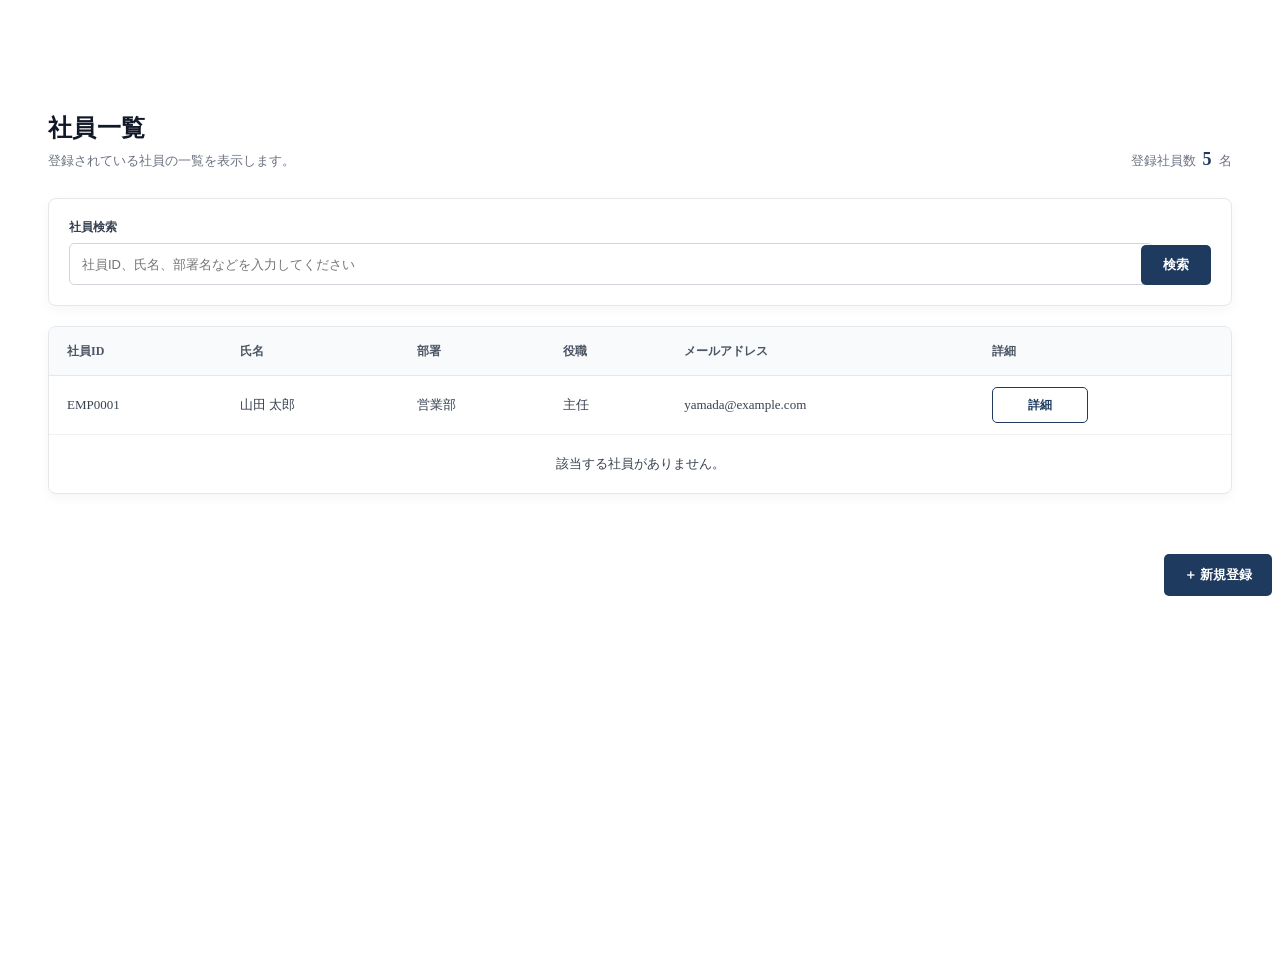
==== src/main/resources/templates/employee/index.html @ baa80e08 "no message" ====
<!DOCTYPE html>
<html lang="ja" xmlns:th="http://www.thymeleaf.org">

<head>
    <meta charset="UTF-8">
    <meta name="viewport" content="width=device-width, initial-scale=1.0">
    <title>社員管理システム | 社員一覧</title>
    <link rel="stylesheet" th:href="@{/css/common.css}">
    <style>
        /* =========================
           Main
        ========================= */

        .main {
            min-height: 100vh;
            padding-top: 64px;
            transition: padding-left 0.2s ease;
        }

        body.menu-open .main {
            padding-left: 250px;
        }

        .content {
            padding: 40px;
        }

        /* =========================
           Page Header
        ========================= */

        .page-header {
            display: flex;
            align-items: flex-end;
            justify-content: space-between;
            margin-bottom: 28px;
        }

        .page-title-area {
            min-width: 0;
        }

        .page-title {
            margin: 0;
            color: #111827;
            font-size: 24px;
            font-weight: 700;
            letter-spacing: 0.02em;
        }

        .page-description {
            margin: 8px 0 0;
            color: #6b7280;
            font-size: 13px;
        }

        /* =========================
           Employee Count
        ========================= */

        .employee-count {
            color: #6b7280;
            font-size: 13px;
        }

        .employee-count strong {
            margin: 0 3px;
            color: #1e3a5f;
            font-size: 18px;
        }

        /* =========================
           Search Area
        ========================= */

        .search-card {
            margin-bottom: 20px;
            padding: 20px;
            background-color: #ffffff;
            border: 1px solid #e5e7eb;
            border-radius: 8px;
            box-shadow: 0 4px 12px rgba(15, 23, 42, 0.04);
        }

        .search-form {
            display: flex;
            align-items: flex-end;
            gap: 14px;
        }

        .search-field {
            flex: 1;
        }

        .search-label {
            display: block;
            margin-bottom: 7px;
            color: #374151;
            font-size: 12px;
            font-weight: 600;
        }

        .search-input {
            width: 100%;
            height: 40px;
            padding: 0 12px;
            border: 1px solid #d1d5db;
            border-radius: 5px;
            background-color: #ffffff;
            color: #111827;
            font-size: 13px;
            outline: none;
            transition: border-color 0.15s ease, box-shadow 0.15s ease;
        }

        .search-input:hover {
            border-color: #9ca3af;
        }

        .search-input:focus {
            border-color: #2563eb;
            box-shadow: 0 0 0 3px rgba(37, 99, 235, 0.12);
        }

        .search-button {
            height: 40px;
            padding: 0 22px;
            border: none;
            border-radius: 5px;
            background-color: #1e3a5f;
            color: #ffffff;
            font-size: 13px;
            font-weight: 600;
            cursor: pointer;
        }

        .search-button:hover {
            background-color: #17304f;
        }

        /* =========================
           Table
        ========================= */

        .table-card {
            overflow: hidden;
            background-color: #ffffff;
            border: 1px solid #e5e7eb;
            border-radius: 8px;
            box-shadow: 0 4px 12px rgba(15, 23, 42, 0.04);
        }

        .employee-table-wrapper {
            width: 100%;
            overflow-x: auto;
        }

        .employee-table {
            width: 100%;
            border-collapse: collapse;
            white-space: nowrap;
        }

        .employee-table th {
            height: 48px;
            padding: 0 18px;
            background-color: #f8fafc;
            border-bottom: 1px solid #e5e7eb;
            color: #4b5563;
            font-size: 12px;
            font-weight: 600;
            text-align: left;
        }

        .employee-table td {
            height: 58px;
            padding: 0 18px;
            border-bottom: 1px solid #f0f1f3;
            color: #374151;
            font-size: 13px;
        }

        .employee-table tbody tr:last-child td {
            border-bottom: none;
        }

        .employee-table tbody tr:hover {
            background-color: #fafbfc;
        }

        .employee-id {
            color: #1e3a5f;
            font-size: 12px;
            font-weight: 600;
        }

        .employee-name {
            color: #111827;
            font-weight: 600;
        }

        .department {
            color: #4b5563;
        }

        .position {
            color: #6b7280;
        }

        .email {
            color: #6b7280;
        }

        /* =========================
           Detail Button
        ========================= */

        .detail-button {
            display: inline-flex;
            align-items: center;
            justify-content: center;
            height: 32px;
            padding: 0 13px;
            border: 1px solid #d1d5db;
            border-radius: 5px;
            background-color: #ffffff;
            color: #374151;
            font-size: 12px;
            text-decoration: none;
            transition:
                background-color 0.15s ease,
                border-color 0.15s ease,
                color 0.15s ease;
        }

        .detail-button:hover {
            border-color: #1e3a5f;
            background-color: #f5f8fb;
            color: #1e3a5f;
        }

        /* =========================
           Empty
        ========================= */

        .empty-message {
            padding: 60px 20px;
            color: #9ca3af;
            font-size: 13px;
            text-align: center;
        }

        /* =========================
           Responsive
        ========================= */

        @media (max-width: 900px) {
            .content {
                padding: 30px;
            }

            .page-header {
                align-items: flex-start;
                flex-direction: column;
                gap: 10px;
            }
        }

        @media (max-width: 600px) {
            .header {
                height: 56px;
                padding: 0 16px;
            }

            .system-name {
                font-size: 14px;
            }

            .user-info {
                display: none;
            }

            .sidebar {
                top: 56px;
                height: calc(100vh - 56px);
            }

            .sidebar-overlay {
                top: 56px;
                height: calc(100vh - 56px);
            }

            .main {
                padding-top: 56px;
            }

            body.menu-open .main {
                padding-left: 0;
            }

            .content {
                padding: 24px 16px;
            }

            .page-title {
                font-size: 21px;
            }

            .search-form {
                flex-direction: column;
                align-items: stretch;
            }

            .search-button {
                width: 100%;
            }

            .employee-table th,
            .employee-table td {
                padding: 0 14px;
            }
        }

        .detail-button {
            display: inline-flex;
            align-items: center;
            justify-content: center;

            min-width: 70px;
            height: 34px;

            padding: 0 12px;

            border: 1px solid #1e3a5f;
            border-radius: 5px;

            background-color: #ffffff;
            color: #1e3a5f;

            font-size: 12px;
            font-weight: 600;

            text-decoration: none;

            transition:
                background-color 0.15s ease,
                color 0.15s ease;
        }

        .detail-button:hover {
            background-color: #1e3a5f;
            color: #ffffff;
        }

        .table-footer {
            display: flex;
            justify-content: flex-end;
            margin-top: 20px;
        }

        .register-button {
            display: inline-flex;
            align-items: center;
            justify-content: center;

            height: 42px;
            padding: 0 20px;

            border: none;
            border-radius: 5px;

            background-color: #1e3a5f;
            color: #ffffff;

            font-size: 13px;
            font-weight: 600;

            text-decoration: none;

            cursor: pointer;

            transition:
                background-color 0.15s ease,
                box-shadow 0.15s ease;
        }

        .register-button:hover {
            background-color: #17304f;
            box-shadow: 0 4px 10px rgba(30, 58, 95, 0.2);
        }

        .register-button:active {
            background-color: #132943;
        }
    </style>
</head>

<body>

    <!-- ヘッダー -->
    <div th:replace="~{fragments/header :: header}"></div>


    <!-- サイドバー -->
    <div th:replace="~{fragments/sidebar :: sidebar}"></div>

    <div class="sidebar-overlay" id="sidebarOverlay"></div>



    <main class="main">

        <div class="content">

            <!-- ページタイトル -->

            <section class="page-header">

                <div class="page-title-area">

                    <h1 class="page-title">
                        社員一覧
                    </h1>

                    <p class="page-description">
                        登録されている社員の一覧を表示します。
                    </p>

                </div>

                <div class="employee-count">
                    登録社員数
                    <strong th:text="${#lists.size(employees)}">
                        5
                    </strong>
                    名
                </div>

            </section>


            <section class="search-card">

                <form class="search-form" method="get" action="/employees">

                    <div class="search-field">

                        <label class="search-label" for="keyword">
                            社員検索
                        </label>

                        <input type="text" id="keyword" name="keyword" class="search-input"
                            placeholder="社員ID、氏名、部署名などを入力してください" th:value="${keyword}">

                    </div>

                    <button type="submit" class="search-button">
                        検索
                    </button>

                </form>

            </section>

            <!-- =========================
                 Employee Table
            ========================= -->

            <section class="table-card">

                <div class="employee-table-wrapper">

                    <table class="employee-table">

                        <thead>

                            <tr>
                                <th>
                                    社員ID
                                </th>

                                <th>
                                    氏名
                                </th>

                                <th>
                                    部署
                                </th>

                                <th>
                                    役職
                                </th>

                                <th>
                                    メールアドレス
                                </th>

                                <th>
                                    詳細
                                </th>
                            </tr>

                        </thead>

                        <tbody>

                            <tr th:each="employee : ${employees}">

                                <td th:text="${employee.employeeId}">
                                    EMP0001
                                </td>

                                <td th:text="${employee.name}">
                                    山田 太郎
                                </td>

                                <td class="department"
                                    th:text="${employee.department != null ? employee.department.name : '-'}">
                                    営業部
                                </td>

                                <td th:text="${employee.position ?: '-'}">
                                    主任
                                </td>


                                <td th:text="${employee.email ?: '-'}">
                                    yamada@example.com
                                </td>

                                <td>
                                    <a th:href="@{/employees/{id}(id=${employee.id})}" class="detail-button">
                                        詳細
                                    </a>
                                </td>

                            </tr>

                            <!-- 社員が0件の場合 -->

                            <tr th:if="${#lists.isEmpty(employees)}">

                                <td colspan="6" class="empty-message">
                                    該当する社員がありません。
                                </td>

                            </tr>

                        </tbody>

                    </table>

                </div>

            </section>

        </div>
        <div class="table-footer">
            <a th:href="@{/employees/new}" class="register-button">
                ＋ 新規登録
            </a>
        </div>
    </main>

    <script th:src="@{/js/common.js}">
    </script>
</body>

</html>
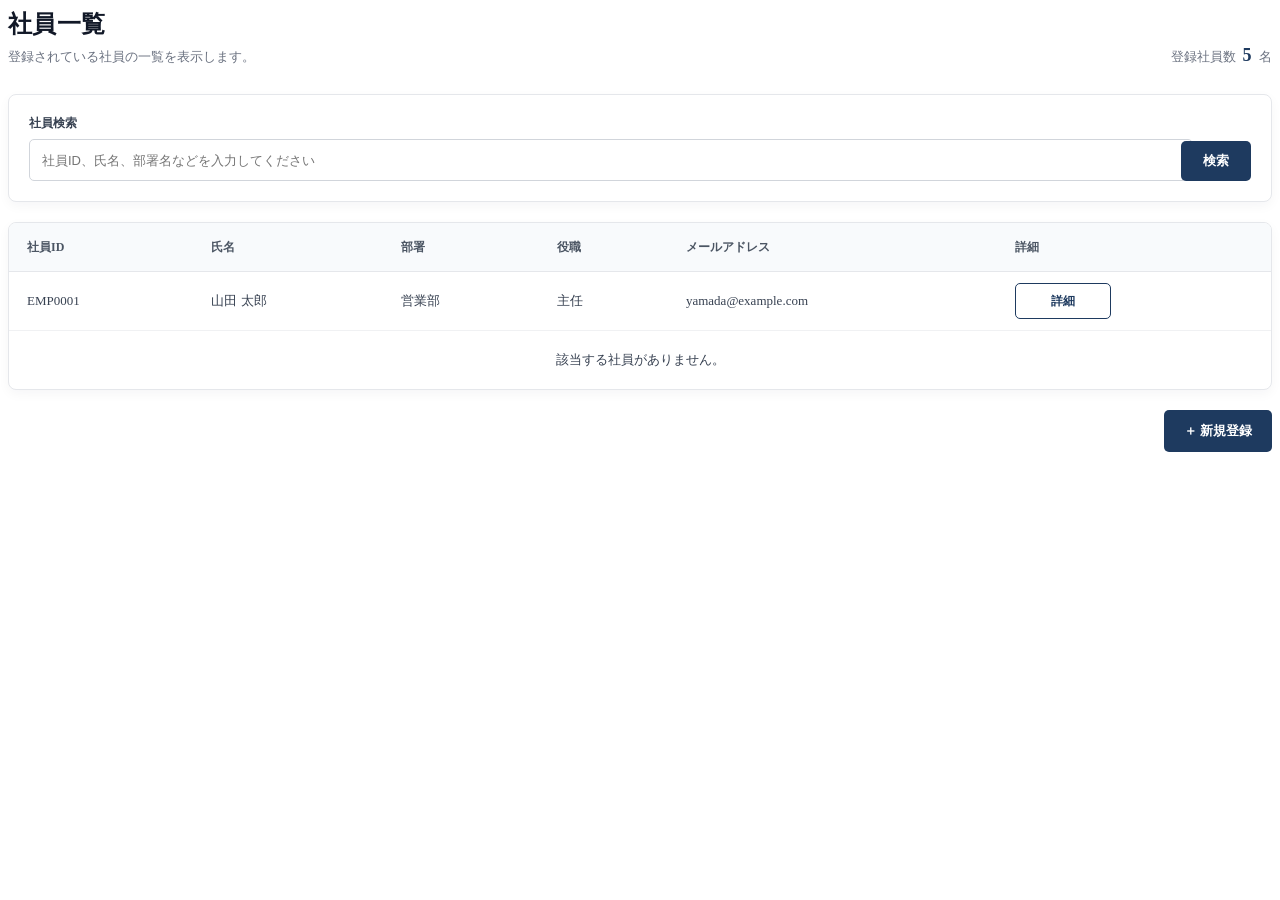
==== commit 1be73dc9: "重複cssを共通化...main部分" ====
--- a/src/main/resources/templates/employee/index.html
+++ b/src/main/resources/templates/employee/index.html
@@ -7,24 +7,6 @@
     <title>社員管理システム | 社員一覧</title>
     <link rel="stylesheet" th:href="@{/css/common.css}">
     <style>
-        /* =========================
-           Main
-        ========================= */
-
-        .main {
-            min-height: 100vh;
-            padding-top: 64px;
-            transition: padding-left 0.2s ease;
-        }
-
-        body.menu-open .main {
-            padding-left: 250px;
-        }
-
-        .content {
-            padding: 40px;
-        }
-
         /* =========================
            Page Header
         ========================= */
@@ -397,16 +379,9 @@
 
 <body>
 
-    <!-- ヘッダー -->
     <div th:replace="~{fragments/header :: header}"></div>
-
-
-    <!-- サイドバー -->
     <div th:replace="~{fragments/sidebar :: sidebar}"></div>
-
     <div class="sidebar-overlay" id="sidebarOverlay"></div>
-
-
 
     <main class="main">
 
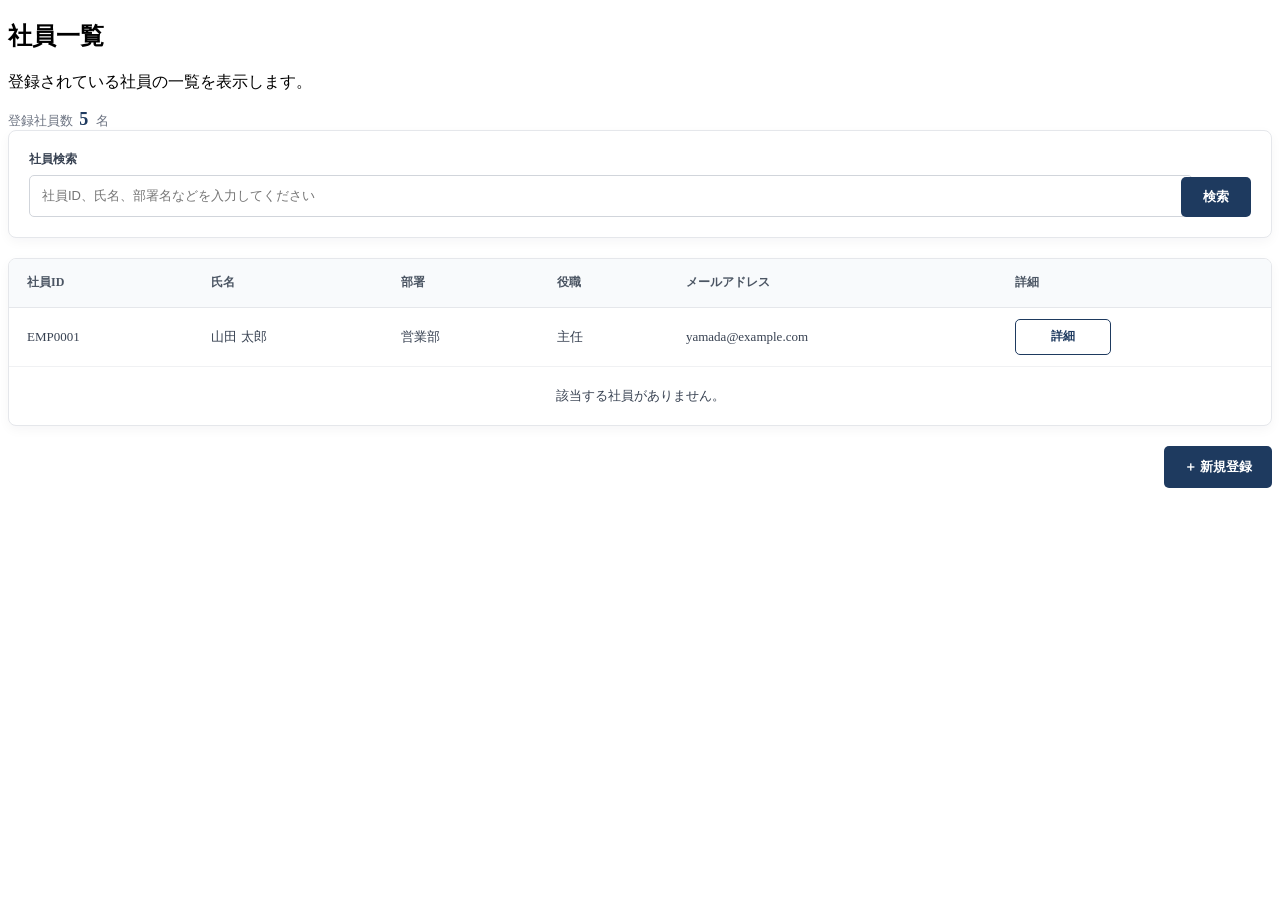
==== commit fc0c9199: "ページタイトルの共通化。レイアウトの若干変更。" ====
--- a/src/main/resources/templates/employee/index.html
+++ b/src/main/resources/templates/employee/index.html
@@ -7,35 +7,6 @@
     <title>社員管理システム | 社員一覧</title>
     <link rel="stylesheet" th:href="@{/css/common.css}">
     <style>
-        /* =========================
-           Page Header
-        ========================= */
-
-        .page-header {
-            display: flex;
-            align-items: flex-end;
-            justify-content: space-between;
-            margin-bottom: 28px;
-        }
-
-        .page-title-area {
-            min-width: 0;
-        }
-
-        .page-title {
-            margin: 0;
-            color: #111827;
-            font-size: 24px;
-            font-weight: 700;
-            letter-spacing: 0.02em;
-        }
-
-        .page-description {
-            margin: 8px 0 0;
-            color: #6b7280;
-            font-size: 13px;
-        }
-
         /* =========================
            Employee Count
         ========================= */
